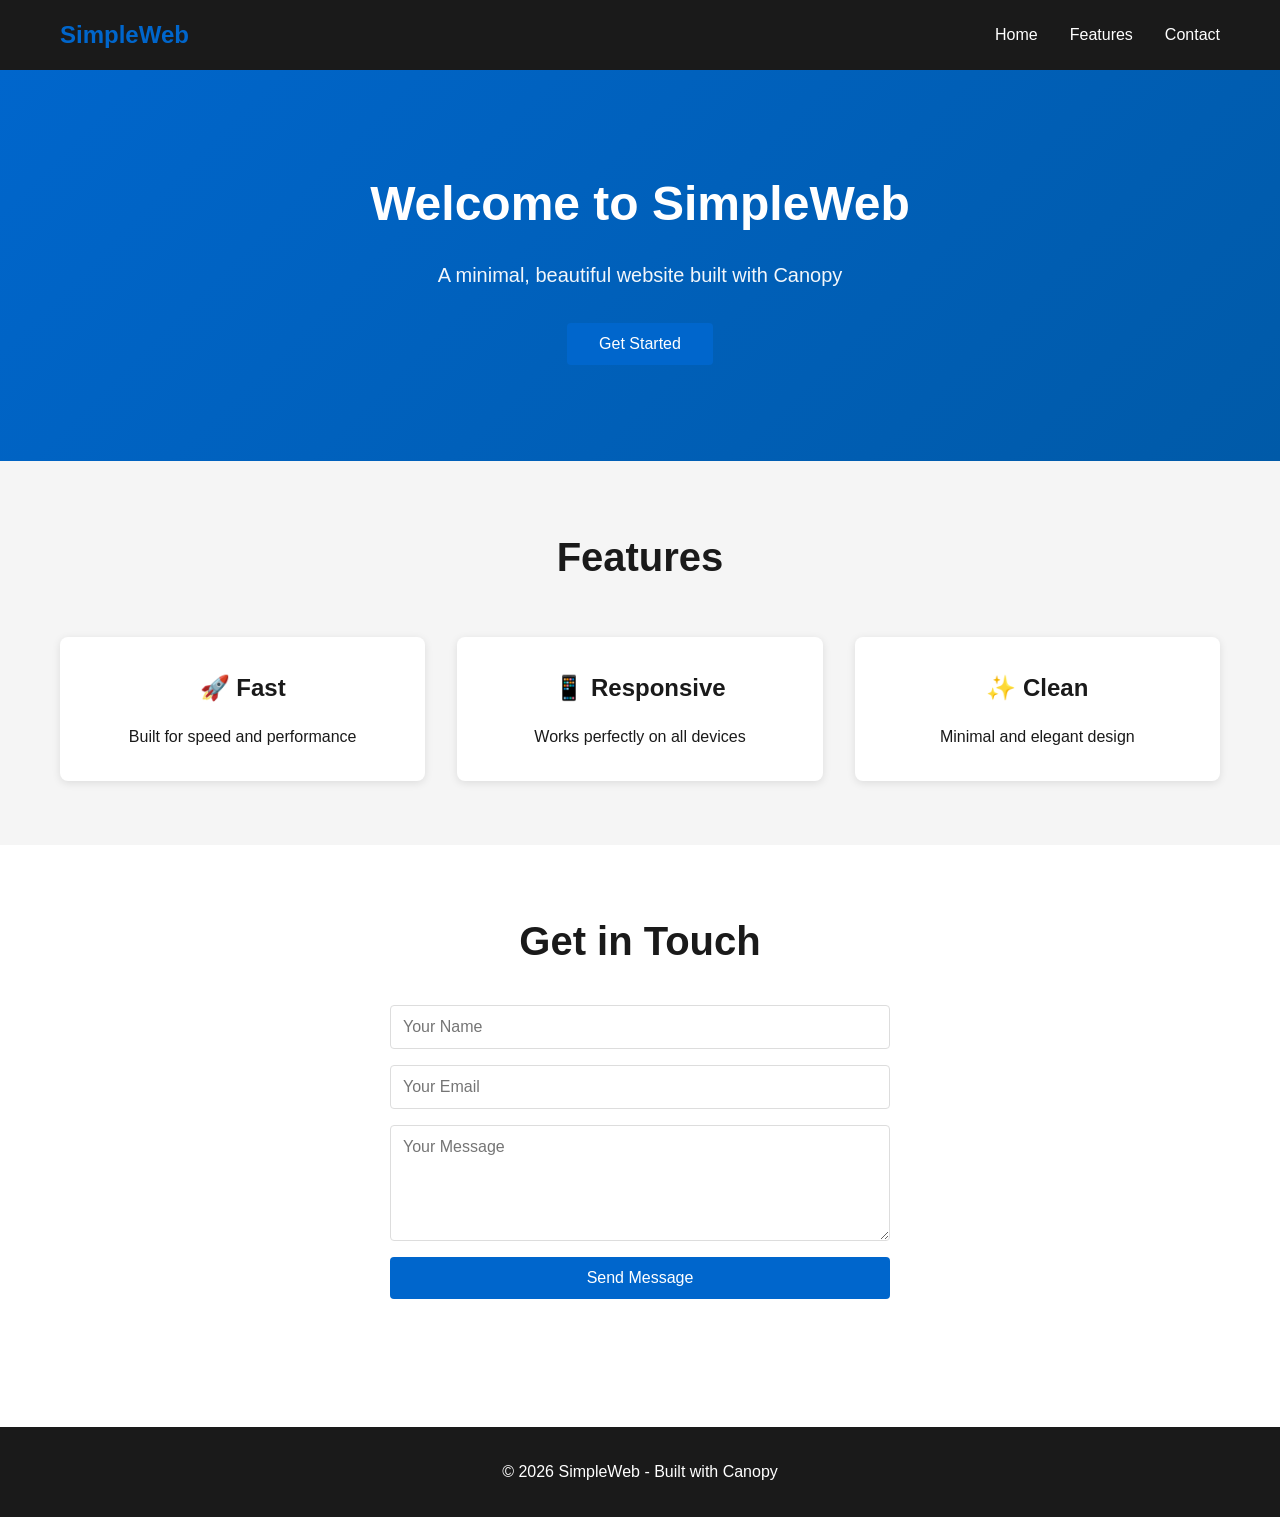
==== index.html @ 2c79ebb9 "feat: initial simple website with HTML, CSS, JavaScript" ====
<!DOCTYPE html>
<html lang="en">
<head>
    <meta charset="UTF-8">
    <meta name="viewport" content="width=device-width, initial-scale=1.0">
    <title>Simple Website - Canopy Test</title>
    <link rel="stylesheet" href="styles.css">
</head>
<body>
    <nav class="navbar">
        <div class="container">
            <div class="logo">SimpleWeb</div>
            <ul class="nav-links">
                <li><a href="#home">Home</a></li>
                <li><a href="#features">Features</a></li>
                <li><a href="#contact">Contact</a></li>
            </ul>
        </div>
    </nav>

    <section id="home" class="hero">
        <div class="container">
            <h1>Welcome to SimpleWeb</h1>
            <p>A minimal, beautiful website built with Canopy</p>
            <button class="cta-btn">Get Started</button>
        </div>
    </section>

    <section id="features" class="features">
        <div class="container">
            <h2>Features</h2>
            <div class="feature-grid">
                <div class="feature-card">
                    <h3>🚀 Fast</h3>
                    <p>Built for speed and performance</p>
                </div>
                <div class="feature-card">
                    <h3>📱 Responsive</h3>
                    <p>Works perfectly on all devices</p>
                </div>
                <div class="feature-card">
                    <h3>✨ Clean</h3>
                    <p>Minimal and elegant design</p>
                </div>
            </div>
        </div>
    </section>

    <section id="contact" class="contact">
        <div class="container">
            <h2>Get in Touch</h2>
            <form class="contact-form">
                <input type="text" placeholder="Your Name" required>
                <input type="email" placeholder="Your Email" required>
                <textarea placeholder="Your Message" rows="5" required></textarea>
                <button type="submit" class="cta-btn">Send Message</button>
            </form>
        </div>
    </section>

    <footer>
        <p>&copy; 2026 SimpleWeb - Built with Canopy</p>
    </footer>

    <script src="script.js"></script>
</body>
</html>
---- styles.css ----
* {
    margin: 0;
    padding: 0;
    box-sizing: border-box;
}

:root {
    --primary: #0066cc;
    --secondary: #f5f5f5;
    --dark: #1a1a1a;
    --light: #ffffff;
}

body {
    font-family: -apple-system, BlinkMacSystemFont, 'Segoe UI', Roboto, sans-serif;
    line-height: 1.6;
    color: var(--dark);
    background: var(--light);
}

.container {
    max-width: 1200px;
    margin: 0 auto;
    padding: 0 20px;
}

/* Navigation */
.navbar {
    background: var(--dark);
    color: var(--light);
    padding: 1rem 0;
    position: sticky;
    top: 0;
    z-index: 100;
}

.navbar .container {
    display: flex;
    justify-content: space-between;
    align-items: center;
}

.logo {
    font-size: 1.5rem;
    font-weight: bold;
    color: var(--primary);
}

.nav-links {
    display: flex;
    list-style: none;
    gap: 2rem;
}

.nav-links a {
    color: var(--light);
    text-decoration: none;
    transition: color 0.3s;
}

.nav-links a:hover {
    color: var(--primary);
}

/* Hero Section */
.hero {
    background: linear-gradient(135deg, var(--primary), #005aa8);
    color: var(--light);
    padding: 6rem 0;
    text-align: center;
}

.hero h1 {
    font-size: 3rem;
    margin-bottom: 1rem;
}

.hero p {
    font-size: 1.25rem;
    margin-bottom: 2rem;
    opacity: 0.95;
}

/* Call-to-Action Button */
.cta-btn {
    background: var(--primary);
    color: var(--light);
    border: none;
    padding: 0.75rem 2rem;
    font-size: 1rem;
    border-radius: 4px;
    cursor: pointer;
    transition: background 0.3s, transform 0.2s;
}

.cta-btn:hover {
    background: #0052a3;
    transform: translateY(-2px);
}

/* Features Section */
.features {
    padding: 4rem 0;
    background: var(--secondary);
}

.features h2 {
    text-align: center;
    font-size: 2.5rem;
    margin-bottom: 3rem;
}

.feature-grid {
    display: grid;
    grid-template-columns: repeat(auto-fit, minmax(250px, 1fr));
    gap: 2rem;
}

.feature-card {
    background: var(--light);
    padding: 2rem;
    border-radius: 8px;
    text-align: center;
    box-shadow: 0 2px 8px rgba(0, 0, 0, 0.1);
    transition: transform 0.3s;
}

.feature-card:hover {
    transform: translateY(-5px);
}

.feature-card h3 {
    font-size: 1.5rem;
    margin-bottom: 1rem;
}

/* Contact Section */
.contact {
    padding: 4rem 0;
}

.contact h2 {
    text-align: center;
    font-size: 2.5rem;
    margin-bottom: 2rem;
}

.contact-form {
    max-width: 500px;
    margin: 0 auto;
    display: flex;
    flex-direction: column;
    gap: 1rem;
}

.contact-form input,
.contact-form textarea {
    padding: 0.75rem;
    border: 1px solid #ddd;
    border-radius: 4px;
    font-family: inherit;
    font-size: 1rem;
}

.contact-form input:focus,
.contact-form textarea:focus {
    outline: none;
    border-color: var(--primary);
    box-shadow: 0 0 0 3px rgba(0, 102, 204, 0.1);
}

/* Footer */
footer {
    background: var(--dark);
    color: var(--light);
    text-align: center;
    padding: 2rem 0;
    margin-top: 4rem;
}

/* Responsive */
@media (max-width: 768px) {
    .hero h1 {
        font-size: 2rem;
    }

    .hero p {
        font-size: 1rem;
    }

    .nav-links {
        gap: 1rem;
    }

    .features h2,
    .contact h2 {
        font-size: 1.75rem;
    }

    .feature-grid {
        grid-template-columns: 1fr;
    }
}
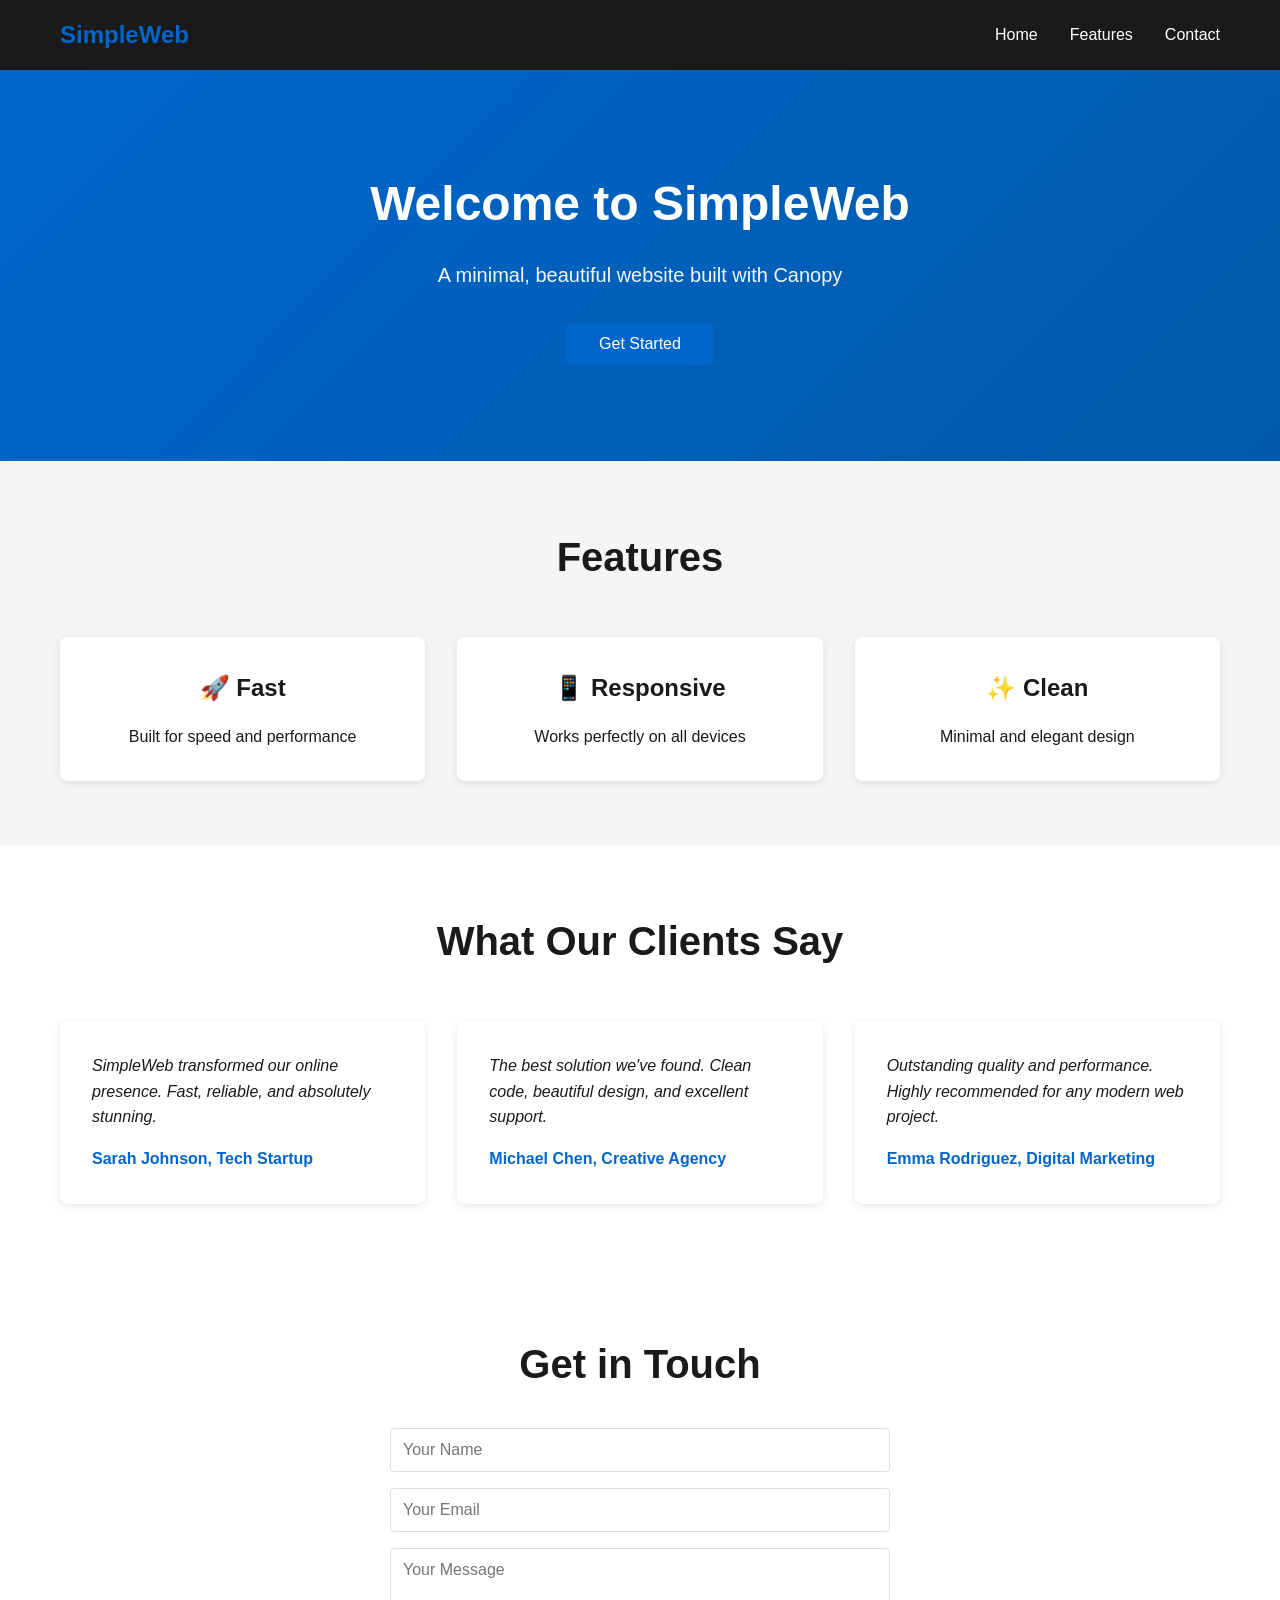
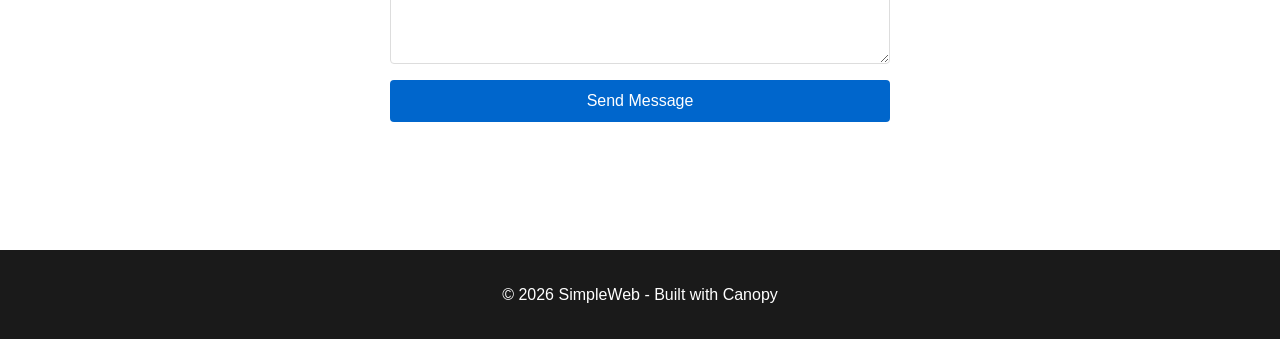
==== commit cbec46d5: "canopy: add a testimonials section to index.html between Features and Contact: t Kampung-Pisang-Job:" ====
--- a/index.html
+++ b/index.html
@@ -46,6 +46,26 @@
         </div>
     </section>
 
+    <section id="testimonials" class="testimonials">
+        <div class="container">
+            <h2>What Our Clients Say</h2>
+            <div class="testimonial-grid">
+                <div class="testimonial-card">
+                    <blockquote>SimpleWeb transformed our online presence. Fast, reliable, and absolutely stunning.</blockquote>
+                    <cite>Sarah Johnson, Tech Startup</cite>
+                </div>
+                <div class="testimonial-card">
+                    <blockquote>The best solution we've found. Clean code, beautiful design, and excellent support.</blockquote>
+                    <cite>Michael Chen, Creative Agency</cite>
+                </div>
+                <div class="testimonial-card">
+                    <blockquote>Outstanding quality and performance. Highly recommended for any modern web project.</blockquote>
+                    <cite>Emma Rodriguez, Digital Marketing</cite>
+                </div>
+            </div>
+        </div>
+    </section>
+
     <section id="contact" class="contact">
         <div class="container">
             <h2>Get in Touch</h2>
--- a/styles.css
+++ b/styles.css
@@ -132,6 +132,49 @@
 .feature-card h3 {
     font-size: 1.5rem;
     margin-bottom: 1rem;
+}
+
+/* Testimonials Section */
+.testimonials {
+    padding: 4rem 0;
+    background: var(--light);
+}
+
+.testimonials h2 {
+    text-align: center;
+    font-size: 2.5rem;
+    margin-bottom: 3rem;
+}
+
+.testimonial-grid {
+    display: grid;
+    grid-template-columns: repeat(auto-fit, minmax(250px, 1fr));
+    gap: 2rem;
+}
+
+.testimonial-card {
+    background: var(--light);
+    padding: 2rem;
+    border-radius: 8px;
+    box-shadow: 0 2px 8px rgba(0, 0, 0, 0.1);
+    transition: transform 0.3s;
+}
+
+.testimonial-card:hover {
+    transform: translateY(-5px);
+}
+
+.testimonial-card blockquote {
+    font-style: italic;
+    margin-bottom: 1rem;
+    color: var(--dark);
+}
+
+.testimonial-card cite {
+    display: block;
+    font-style: normal;
+    font-weight: bold;
+    color: var(--primary);
 }
 
 /* Contact Section */
@@ -193,11 +236,13 @@
     }
 
     .features h2,
+    .testimonials h2,
     .contact h2 {
         font-size: 1.75rem;
     }
 
-    .feature-grid {
+    .feature-grid,
+    .testimonial-grid {
         grid-template-columns: 1fr;
     }
 }
